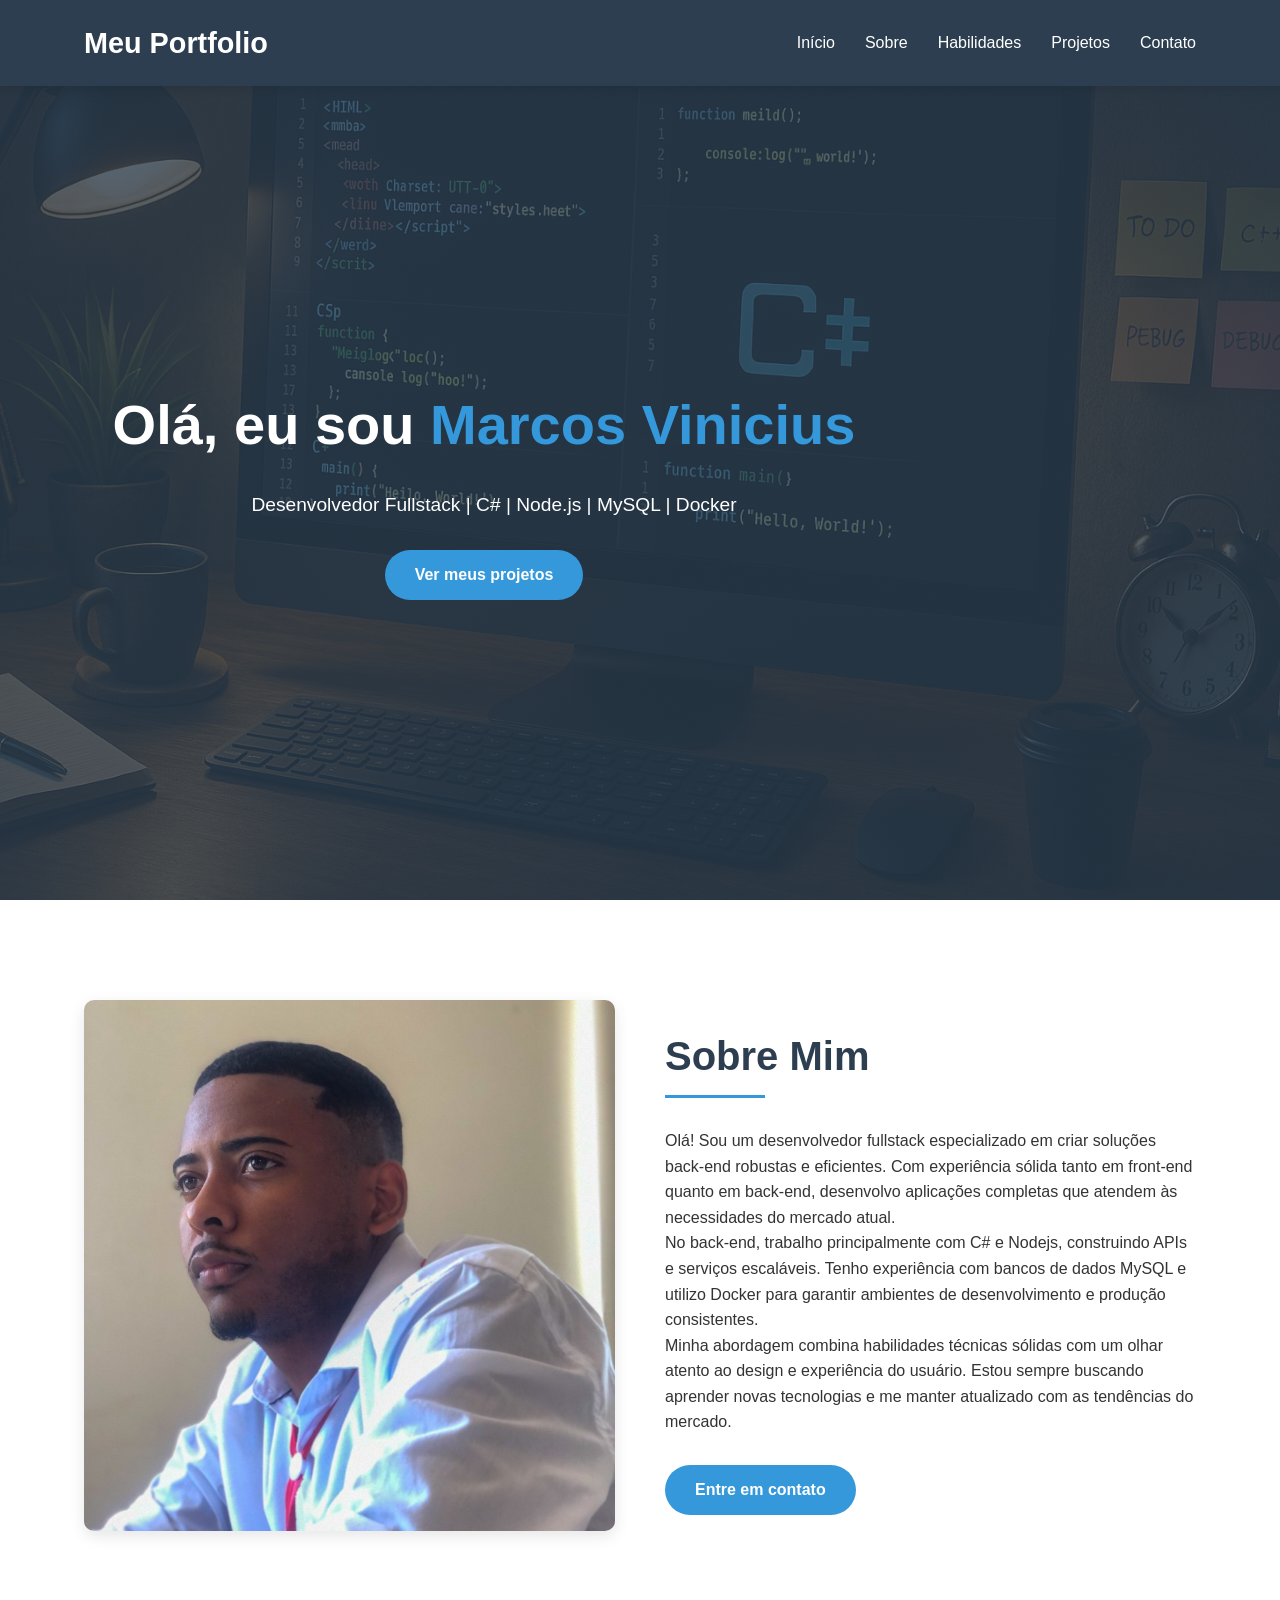
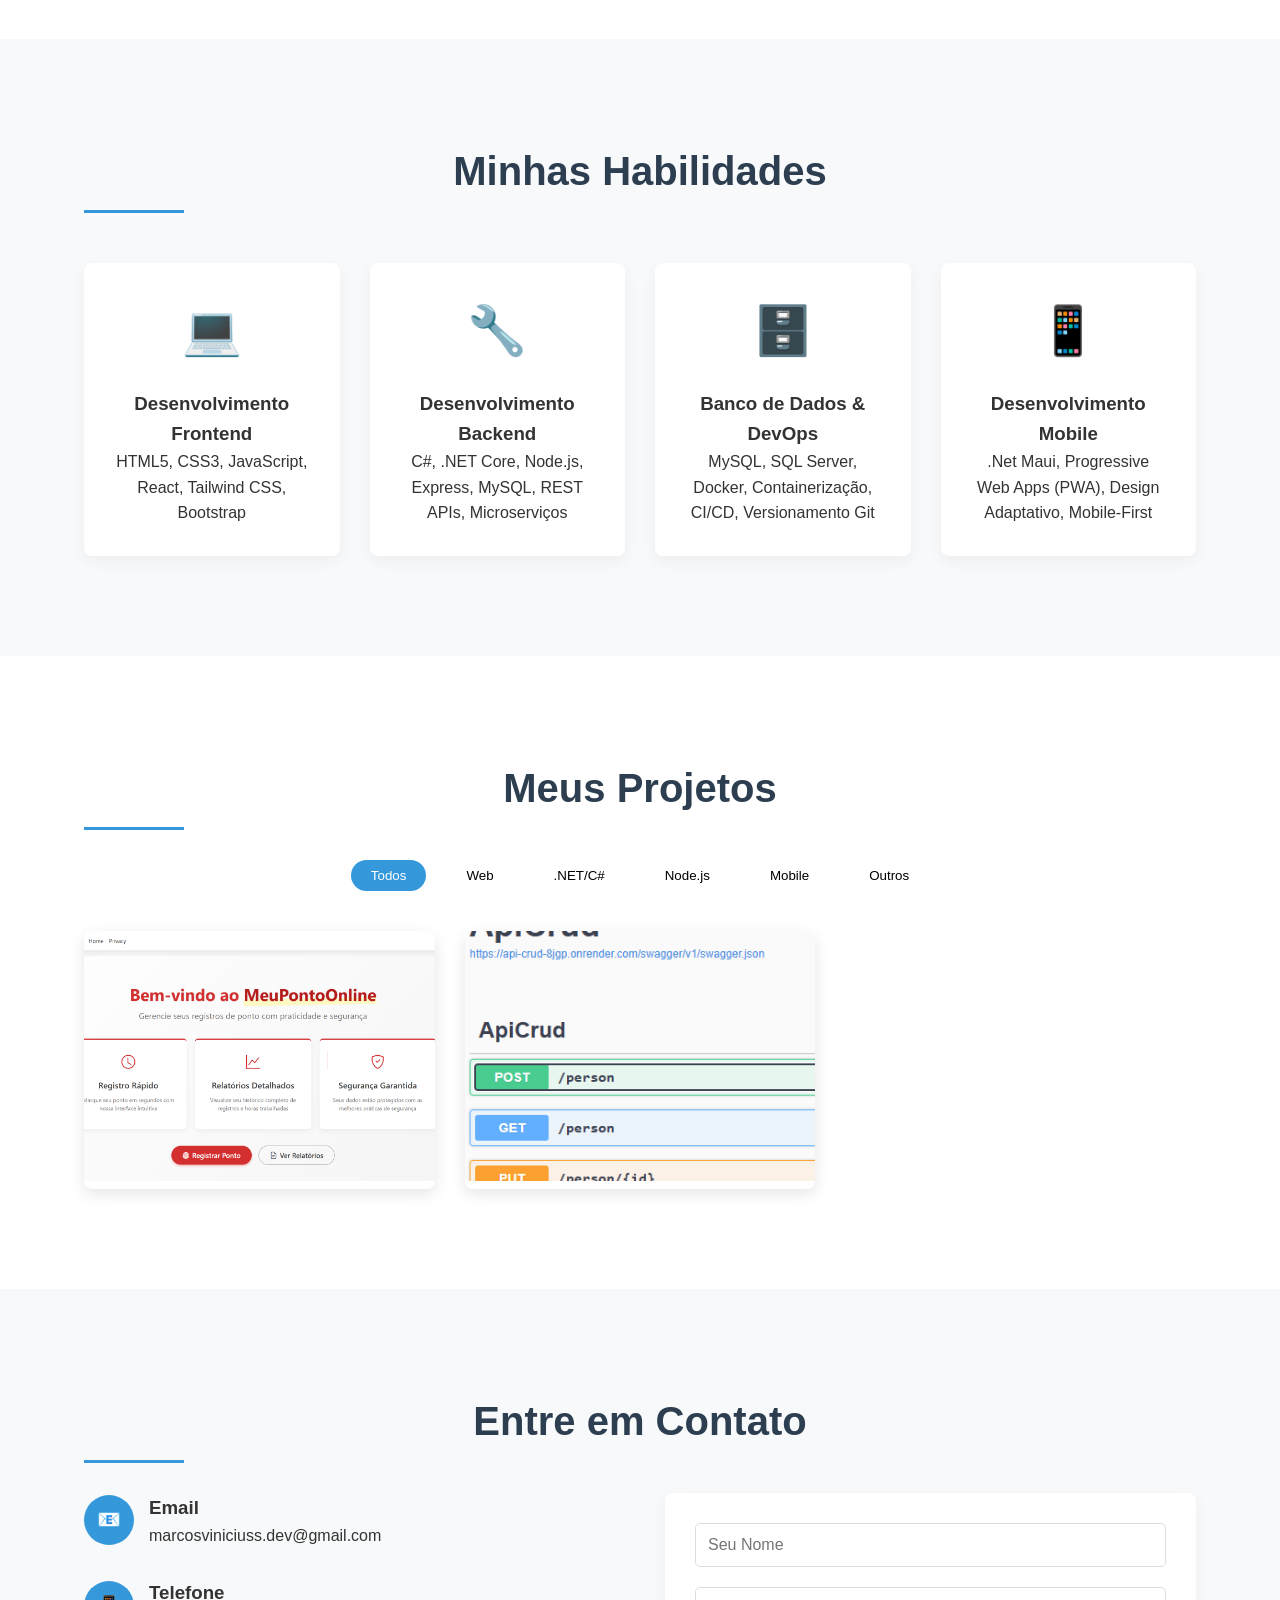
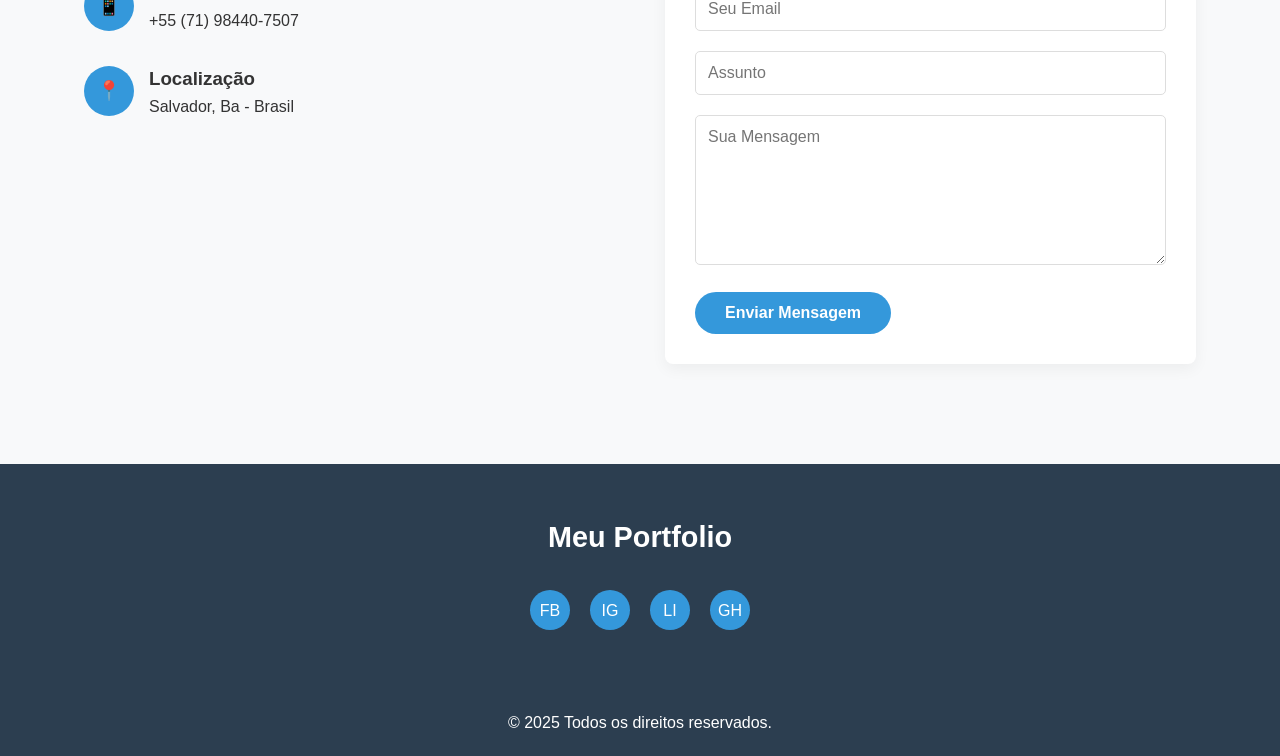
==== portifolio_marcos_vinicius.html @ 6ec4de7c "Adicionado a aba de projetos" ====
<!DOCTYPE html>
<html lang="pt-BR">

<head>
    <meta charset="UTF-8">
    <meta name="viewport" content="width=device-width, initial-scale=1.0">
    <title>Portifolio Marcos Vinicius</title>
    <link rel="stylesheet" href="Style.css">
</head>

<body>

    <header>
        <div class="container">
            <nav>
                <div class="logo">Meu Portfolio</div>
                <button class="hamburger" id="hamburger">☰</button>
                <ul class="nav-links" id="nav-links">
                    <li><a href="#inicio">Início</a></li>
                    <li><a href="#sobre">Sobre</a></li>
                    <li><a href="#habilidades">Habilidades</a></li>
                    <li><a href="#projetos">Projetos</a></li>
                    <li><a href="#contato">Contato</a></li>
                </ul>
            </nav>
        </div>
    </header>

    <!-- Hero Section -->
    <section class="hero" id="inicio">
        <div class="container">
            <div class="hero-content fade-in">
                <h1>Olá, eu sou <span style="color: #3498db;">Marcos Vinicius</span></h1>
                <p>Desenvolvedor Fullstack | C# | Node.js | MySQL | Docker</p>
                <a href="#projetos" class="btn">Ver meus projetos</a>
            </div>
        </div>
    </section>

    <!-- Sobre mim -->
    <section class="sobre" id="sobre">
        <div class="container">
            <div class="sobre-content">
                <div class="sobre-img">
                    <img src="/img/Minha.jpeg" alt="Minha foto">
                </div>
                <div class="sobre-text">
                    <h2 class="section-title">Sobre Mim</h2>
                    <p>Olá! Sou um desenvolvedor fullstack especializado em criar soluções back-end robustas e
                        eficientes.
                        Com experiência sólida tanto em front-end quanto em back-end, desenvolvo aplicações completas
                        que
                        atendem às necessidades do mercado atual.</p>
                    <p>No back-end, trabalho principalmente com C# e Nodejs, construindo APIs e serviços escaláveis.
                        Tenho
                        experiência com bancos de dados MySQL e utilizo Docker para garantir ambientes de
                        desenvolvimento e
                        produção consistentes.</p>
                    <p>Minha abordagem combina habilidades técnicas sólidas com um olhar atento ao design e experiência
                        do
                        usuário. Estou sempre buscando aprender novas tecnologias e me manter atualizado com as
                        tendências
                        do mercado.</p>
                    <div style="margin-top: 30px;">
                        <a href="#contato" class="btn">Entre em contato</a>
                    </div>
                </div>
            </div>
        </div>
    </section>

    <!-- Habilidades -->
    <section class="habilidades" id="habilidades">
        <div class="container">
            <h2 class="section-title" style="text-align: center;">Minhas Habilidades</h2>
            <div class="skills-container">
                <div class="skill-card">
                    <div class="skill-icon">💻</div>
                    <h3>Desenvolvimento Frontend</h3>
                    <p>HTML5, CSS3, JavaScript, React, Tailwind CSS, Bootstrap</p>
                </div>
                <div class="skill-card">
                    <div class="skill-icon">🔧</div>
                    <h3>Desenvolvimento Backend</h3>
                    <p>C#, .NET Core, Node.js, Express, MySQL, REST APIs, Microserviços</p>
                </div>
                <div class="skill-card">
                    <div class="skill-icon">🗄️</div>
                    <h3>Banco de Dados & DevOps</h3>
                    <p>MySQL, SQL Server, Docker, Containerização, CI/CD, Versionamento Git</p>
                </div>
                <div class="skill-card">
                    <div class="skill-icon">📱</div>
                    <h3>Desenvolvimento Mobile</h3>
                    <p>.Net Maui, Progressive Web Apps (PWA), Design Adaptativo, Mobile-First</p>
                </div>
            </div>
        </div>
    </section>

    <!-- Projetos -->
    <section class="projetos" id="projetos">
        <div class="container">
            <h2 class="section-title" style="text-align: center;">Meus Projetos</h2>
            <div class="projetos-filter">
                <button class="filter-btn active" data-filter="all">Todos</button>
                <button class="filter-btn" data-filter="web">Web</button>
                <button class="filter-btn" data-filter="csharp">.NET/C#</button>
                <button class="filter-btn" data-filter="node">Node.js</button>
                <button class="filter-btn" data-filter="mobile">Mobile</button>
                <button class="filter-btn" data-filter="outros">Outros</button>
            </div>
            <div class="projetos-grid" id="projetos-grid">
                <div class="projeto-card" data-category="web csharp">
                    <img src="/img/MeuPontoOnline.png" alt="Sistema de Ponto Online" class="projeto-img">
                    <div class="projeto-overlay">
                        <h3 class="projeto-title">Sistema de Ponto Online</h3>
                        <p class="projeto-categoria">C# | Razor Pages | Supabase</p>
                        <p>Aplicação web para registro de ponto eletrônico com controle de horários de entrada e saída
                            dos funcionários. Desenvolvido com ASP.NET Razor Pages, utilizando Supabase para
                            persistência e autenticação de dados.</p>
                        <div class="projeto-links">
                            <a href="#" target="_blank">Demo</a>
                            <a href="#" target="_blank">GitHub</a>
                        </div>
                    </div>
                </div>
                <div class="projeto-card" data-category="csharp">
                    <img src="/img/Api.png" alt="API CRUD C#" class="projeto-img">
                    <div class="projeto-overlay">
                        <h3 class="projeto-title">API CRUD C#</h3>
                        <p class="projeto-categoria">.NET 8 | EF Core | Docker | Render</p>
                        <p>Uma API RESTful construída em .NET 8 com suporte a Docker e deploy no Render. Utiliza Entity
                            Framework Core com banco de dados SQLite, Swagger para documentação e está containerizada
                            para facilitar o desenvolvimento e deploy.</p>
                        <div class="projeto-links">
                            <a href="#" target="_blank">Demo</a>
                            <a href="#" target="_blank">GitHub</a>
                        </div>
                    </div>
                </div>
            </div>
        </div>
    </section>

    <!-- Contato -->
    <section class="contato" id="contato">
        <div class="container">
            <h2 class="section-title" style="text-align: center;">Entre em Contato</h2>
            <div class="contato-content">
                <div class="contato-info">
                    <div class="contato-item">
                        <div class="contato-icon">📧</div>
                        <div>
                            <h3>Email</h3>
                            <p>marcosviniciuss.dev@gmail.com</p>
                        </div>
                    </div>
                    <div class="contato-item">
                        <div class="contato-icon">📱</div>
                        <div>
                            <h3>Telefone</h3>
                            <p>+55 (71) 98440-7507</p>
                        </div>
                    </div>
                    <div class="contato-item">
                        <div class="contato-icon">📍</div>
                        <div>
                            <h3>Localização</h3>
                            <p>Salvador, Ba - Brasil</p>
                        </div>
                    </div>
                </div>
                <div class="contato-form">
                    <form id="formulario-contato">
                        <div class="form-group">
                            <input type="text" class="form-control" placeholder="Seu Nome" required>
                        </div>
                        <div class="form-group">
                            <input type="email" class="form-control" placeholder="Seu Email" required>
                        </div>
                        <div class="form-group">
                            <input type="text" class="form-control" placeholder="Assunto" required>
                        </div>
                        <div class="form-group">
                            <textarea class="form-control" placeholder="Sua Mensagem" required></textarea>
                        </div>
                        <button type="submit" class="form-btn">Enviar Mensagem</button>
                    </form>
                </div>
            </div>
        </div>
    </section>

    <!-- Footer -->
    <footer>
        <div class="container">
            <div class="footer-content">
                <div class="logo">Meu Portfolio</div>
                <div class="social-links">
                    <a href="#" class="social-icon">FB</a>
                    <a href="#" class="social-icon">IG</a>
                    <a href="#" class="social-icon">LI</a>
                    <a href="#" class="social-icon">GH</a>
                </div>
                <p class="copyright">© 2025 Todos os direitos reservados.</p>
            </div>
        </div>
    </footer>

</body>

</html>
---- Style.css ----
/* Estilos globais */
* {
    margin: 0;
    padding: 0;
    box-sizing: border-box;
    font-family: 'Segoe UI', Tahoma, Geneva, Verdana, sans-serif;
}

body {
    background-color: #f8f9fa;
    color: #333;
    line-height: 1.6;
}

.container {
    width: 90%;
    max-width: 1200px;
    margin: 0 auto;
    padding: 0 20px;
}

/* Header */
header {
    background-color: #2c3e50;
    color: white;
    padding: 20px 0;
    position: fixed;
    width: 100%;
    top: 0;
    z-index: 1000;
    box-shadow: 0 2px 10px rgba(0, 0, 0, 0.1);
}

nav {
    display: flex;
    justify-content: space-between;
    align-items: center;
}

.logo {
    font-size: 1.8rem;
    font-weight: bold;
}

.nav-links {
    display: flex;
    list-style: none;
}

.nav-links li {
    margin-left: 30px;
}

.nav-links a {
    color: white;
    text-decoration: none;
    font-weight: 500;
    transition: color 0.3s;
}

.nav-links a:hover {
    color: #3498db;
}

.hamburger {
    display: none;
    cursor: pointer;
    background: none;
    border: none;
    color: white;
    font-size: 1.5rem;
}

/* Hero Section */
.hero {
    background: linear-gradient(rgba(44, 62, 80, 0.8), rgba(44, 62, 80, 0.8)), url('/img/Imagem\ de\ fundo.png') center/cover no-repeat;
    height: 100vh;
    display: flex;
    align-items: center;
    justify-content: center;
    text-align: center;
    color: white;
    padding-top: 80px;
    flex-direction: column;
}

.hero-content span {
    justify-content: center;
    margin-left: ;




}

.hero-content {
    max-width: 800px;
    display: flex;
    flex-direction: column;
    align-items: center;
    justify-content: center;
    text-align: center;
}

.hero h1 {
    font-size: 3.5rem;
    margin-bottom: 20px;
    text-align: center;
    justify-content: center;
}

.hero p {
    font-size: 1.2rem;
    margin-bottom: 30px;
    text-align: center;
    justify-content: center;
    margin-left: 20px;
}

.btn {
    display: inline-block;
    background-color: #3498db;
    color: white;
    padding: 12px 30px;
    border-radius: 30px;
    text-decoration: none;
    font-weight: bold;
    transition: background-color 0.3s;
    margin: 0 auto;
}

.btn:hover {
    background-color: #2980b9;
}

/* Sobre mim */
.sobre {
    padding: 100px 0;
    background-color: white;
}

.sobre-content {
    display: flex;
    align-items: center;
    gap: 50px;
}

.sobre-img {
    flex: 1;
    text-align: center;
}

.sobre-img img {
    border-radius: 10px;
    max-width: 100%;
    box-shadow: 0 5px 15px rgba(0, 0, 0, 0.1);
}

.sobre-text {
    flex: 1;
}

.section-title {
    font-size: 2.5rem;
    margin-bottom: 30px;
    color: #2c3e50;
    position: relative;
    padding-bottom: 10px;
}

.section-title::after {
    content: '';
    position: absolute;
    bottom: 0;
    left: 0;
    width: 100px;
    height: 3px;
    background-color: #3498db;
}

/* Habilidades */
.habilidades {
    padding: 100px 0;
    background-color: #f8f9fa;
}

.skills-container {
    display: grid;
    grid-template-columns: repeat(auto-fit, minmax(250px, 1fr));
    gap: 30px;
    margin-top: 50px;
}

.skill-card {
    background-color: white;
    padding: 30px;
    border-radius: 8px;
    box-shadow: 0 5px 15px rgba(0, 0, 0, 0.05);
    text-align: center;
    transition: transform 0.3s;
}

.skill-card:hover {
    transform: translateY(-10px);
}

.skill-icon {
    font-size: 3rem;
    margin-bottom: 20px;
    color: #3498db;
}

/* Projetos */
.projetos {
    padding: 100px 0;
    background-color: white;
}

.projetos-filter {
    display: flex;
    justify-content: center;
    margin-bottom: 40px;
}

.filter-btn {
    background: none;
    border: none;
    cursor: pointer;
    margin: 0 10px;
    padding: 8px 20px;
    border-radius: 30px;
    font-weight: 500;
    transition: all 0.3s;
}

.filter-btn.active,
.filter-btn:hover {
    background-color: #3498db;
    color: white;
}

.projetos-grid {
    display: grid;
    grid-template-columns: repeat(auto-fill, minmax(300px, 1fr));
    gap: 30px;
}

.projeto-card {
    position: relative;
    overflow: hidden;
    border-radius: 8px;
    box-shadow: 0 5px 15px rgba(0, 0, 0, 0.1);
}

.projeto-img {
    width: 100%;
    height: 250px;
    object-fit: cover;
    transition: transform 0.5s;
}

.projeto-overlay {
    position: absolute;
    top: 0;
    left: 0;
    width: 100%;
    height: 100%;
    background-color: rgba(44, 62, 80, 0.9);
    display: flex;
    flex-direction: column;
    justify-content: center;
    align-items: center;
    color: white;
    opacity: 0;
    transition: opacity 0.3s;
    padding: 20px;
    text-align: center;
}

.projeto-card:hover .projeto-overlay {
    opacity: 1;
}

.projeto-card:hover .projeto-img {
    transform: scale(1.1);
}

.projeto-title {
    font-size: 1.5rem;
    margin-bottom: 10px;
}

.projeto-categoria {
    font-size: 0.9rem;
    margin-bottom: 15px;
    color: #3498db;
}

.projeto-links {
    display: flex;
    gap: 15px;
}

.projeto-links a {
    display: inline-block;
    padding: 8px 15px;
    border-radius: 5px;
    text-decoration: none;
    background-color: #3498db;
    color: white;
    font-weight: 500;
    transition: background-color 0.3s;
}

.projeto-links a:hover {
    background-color: #2980b9;
}

/* Contato */
.contato {
    padding: 100px 0;
    background-color: #f8f9fa;
}

.contato-content {
    display: grid;
    grid-template-columns: repeat(auto-fit, minmax(300px, 1fr));
    gap: 50px;
}

.contato-info {
    display: flex;
    flex-direction: column;
    gap: 30px;
}

.contato-item {
    display: flex;
    align-items: center;
    gap: 15px;
}

.contato-icon {
    width: 50px;
    height: 50px;
    background-color: #3498db;
    color: white;
    display: flex;
    align-items: center;
    justify-content: center;
    border-radius: 50%;
    font-size: 1.2rem;
}

.contato-form {
    background-color: white;
    padding: 30px;
    border-radius: 8px;
    box-shadow: 0 5px 15px rgba(0, 0, 0, 0.05);
}

.form-group {
    margin-bottom: 20px;
}

.form-control {
    width: 100%;
    padding: 12px;
    border: 1px solid #ddd;
    border-radius: 5px;
    font-size: 1rem;
}

textarea.form-control {
    height: 150px;
    resize: vertical;
}

.form-btn {
    background-color: #3498db;
    color: white;
    border: none;
    padding: 12px 30px;
    border-radius: 30px;
    cursor: pointer;
    font-size: 1rem;
    font-weight: bold;
    transition: background-color 0.3s;
}

.form-btn:hover {
    background-color: #2980b9;
}

/* Footer */
footer {
    background-color: #2c3e50;
    color: white;
    padding: 50px 0 20px;
    text-align: center;
}

.footer-content {
    display: flex;
    flex-direction: column;
    gap: 30px;
    align-items: center;
}

.social-links {
    display: flex;
    gap: 20px;
    margin-bottom: 30px;
}

.social-icon {
    width: 40px;
    height: 40px;
    background-color: #3498db;
    display: flex;
    align-items: center;
    justify-content: center;
    border-radius: 50%;
    color: white;
    text-decoration: none;
    transition: background-color 0.3s;
}

.social-icon:hover {
    background-color: #2980b9;
}

.copyright {
    margin-top: 20px;
}

/* Responsividade */
@media (max-width: 992px) {
    .sobre-content {
        flex-direction: column;
    }

    .sobre-img,
    .sobre-text {
        flex: none;
        width: 100%;
    }
}

@media (max-width: 768px) {
    .hamburger {
        display: block;
    }

    .nav-links {
        position: fixed;
        top: 70px;
        left: 0;
        width: 100%;
        background-color: #2c3e50;
        flex-direction: column;
        align-items: center;
        padding: 20px 0;
        transform: translateY(-100%);
        opacity: 0;
        transition: all 0.3s;
        z-index: 999;
    }

    .nav-links.active {
        transform: translateY(0);
        opacity: 1;
    }

    .nav-links li {
        margin: 15px 0;
    }

    .hero h1 {
        font-size: 2.5rem;
    }

    .section-title {
        font-size: 2rem;
    }
}

@media (max-width: 576px) {
    .hero h1 {
        font-size: 2rem;
    }

    .hero p {
        font-size: 1rem;
    }

    .section-title {
        font-size: 1.8rem;
    }

    .projetos-filter {
        flex-wrap: wrap;
        gap: 10px;
        justify-content: center;
    }

    .filter-btn {
        margin: 5px;
    }
}

/* Animações */
@keyframes fadeIn {
    from {
        opacity: 0;
        transform: translateY(20px);
    }

    to {
        opacity: 1;
        transform: translateY(0);
    }
}

.fade-in {
    animation: fadeIn 1s ease-out;
}
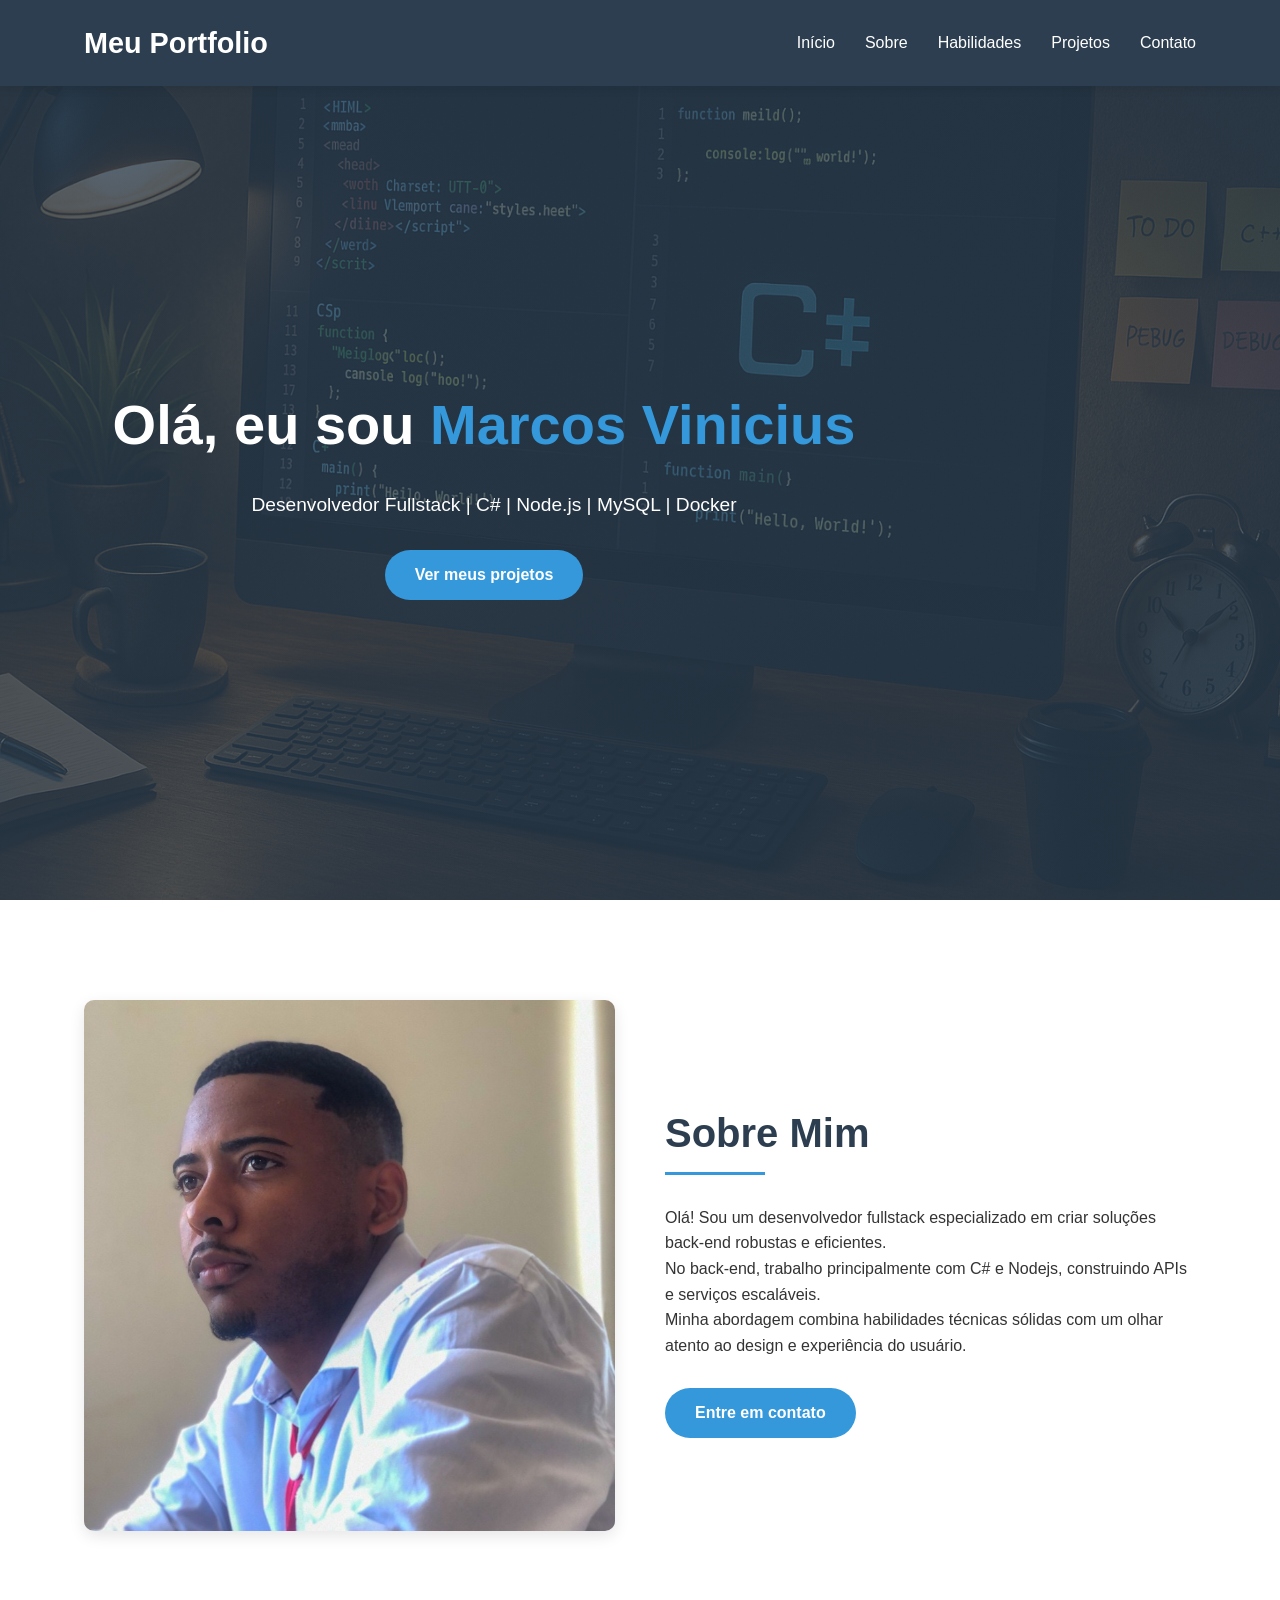
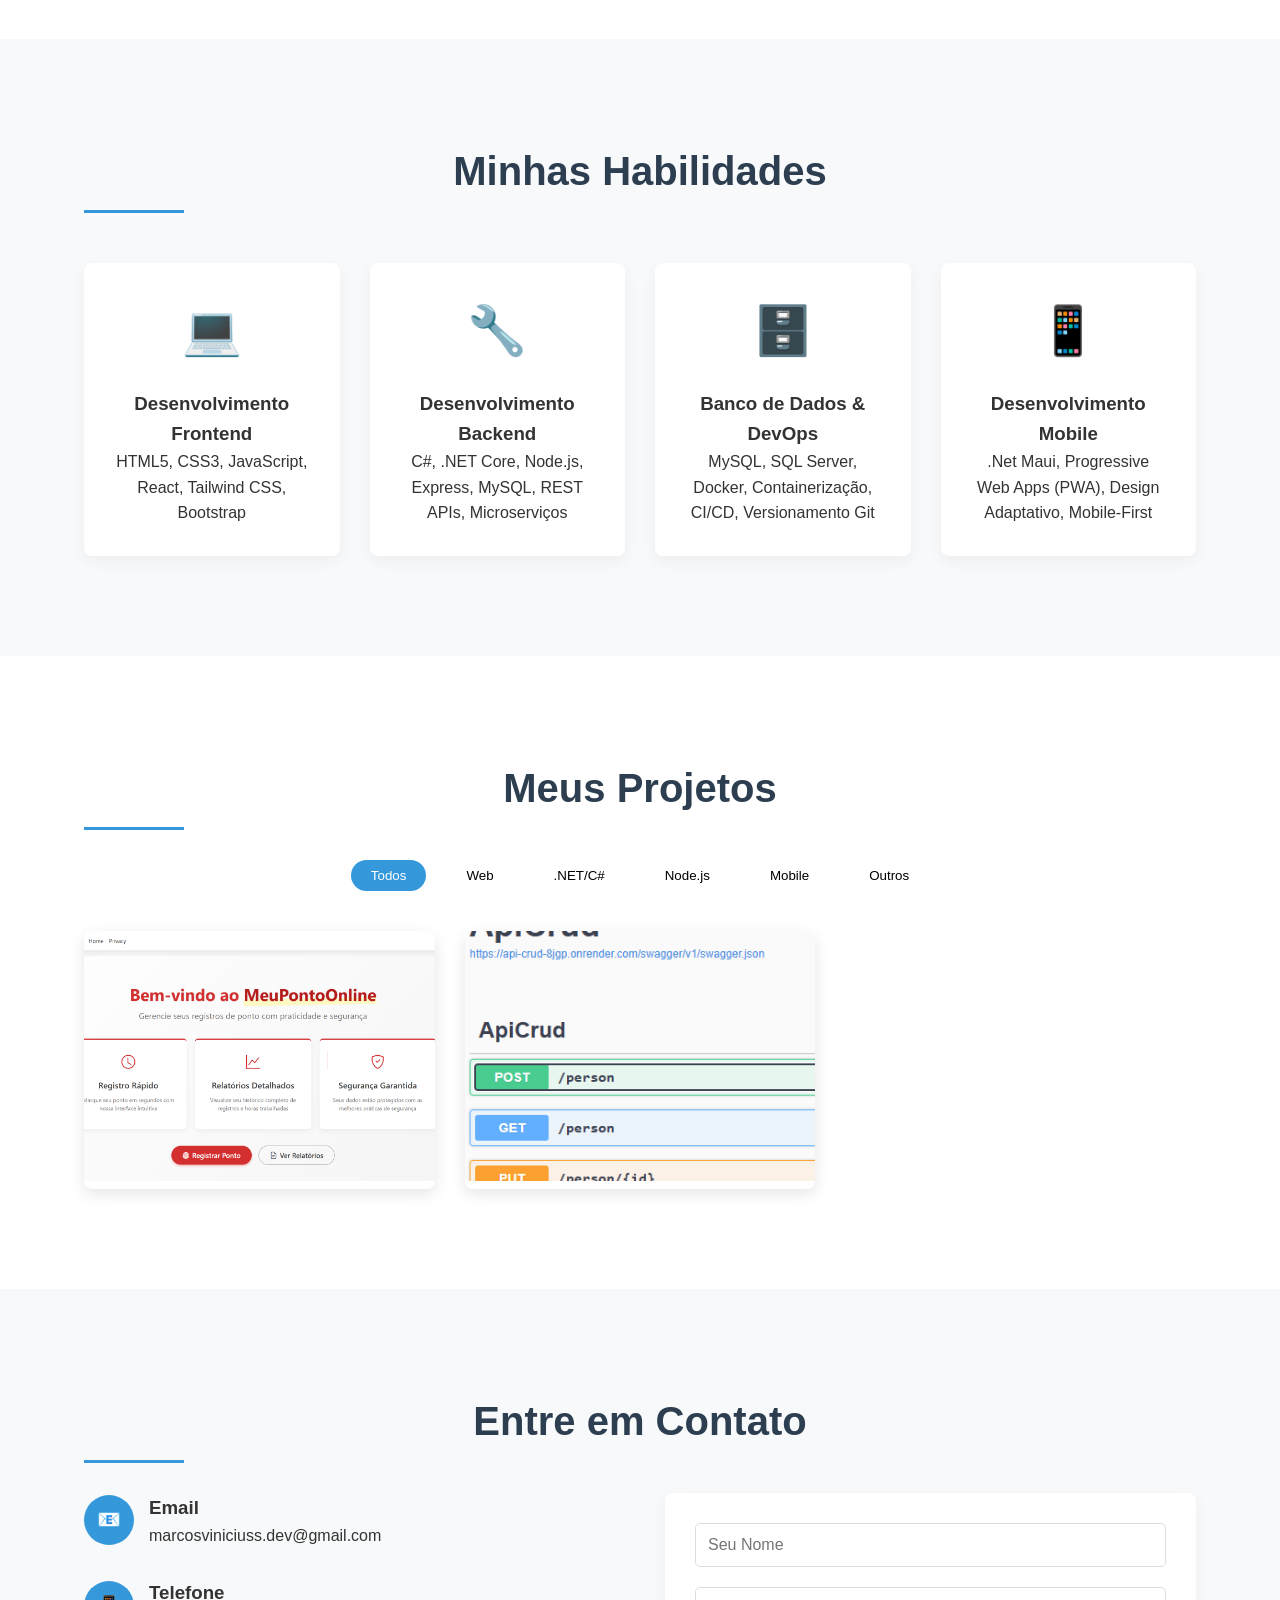
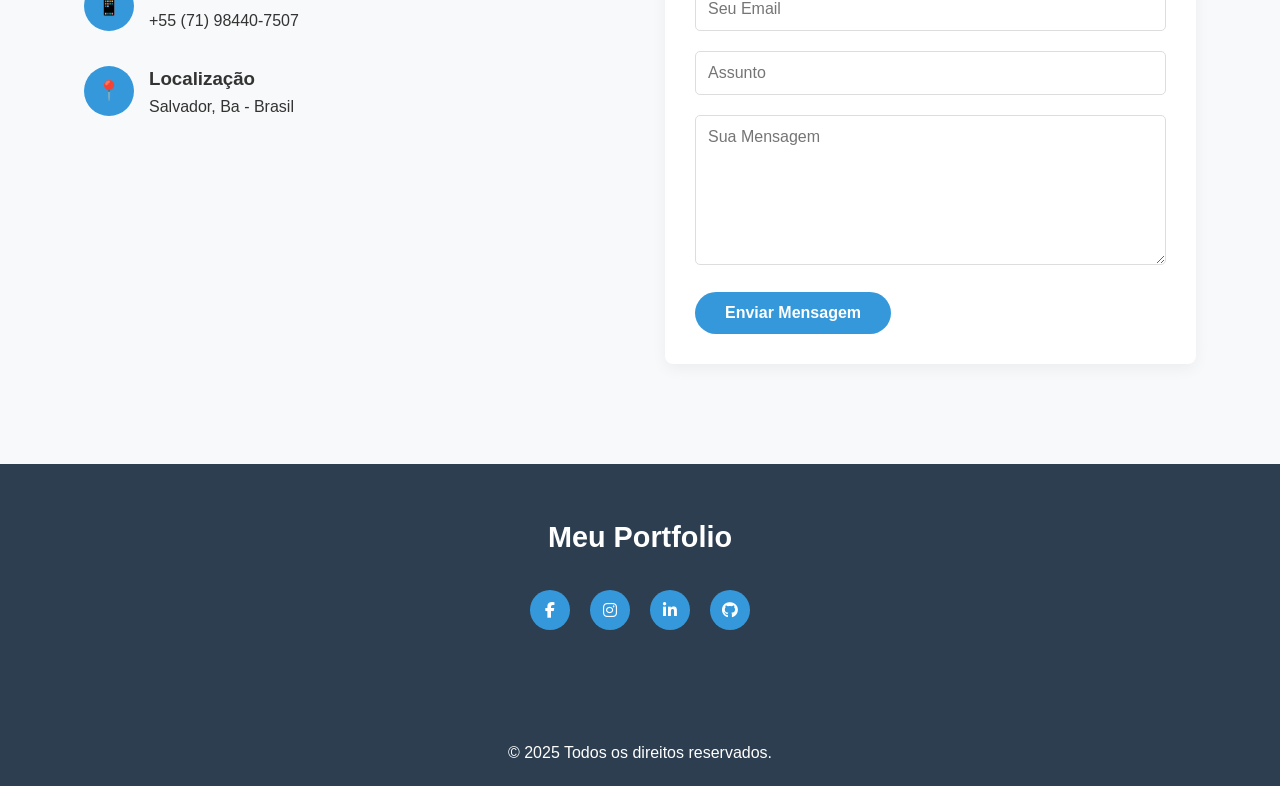
==== commit c3836492: "Adicionado link para as demos do projeto" ====
--- a/portifolio_marcos_vinicius.html
+++ b/portifolio_marcos_vinicius.html
@@ -6,10 +6,10 @@
     <meta name="viewport" content="width=device-width, initial-scale=1.0">
     <title>Portifolio Marcos Vinicius</title>
     <link rel="stylesheet" href="Style.css">
+    <link rel="stylesheet" href="https://cdnjs.cloudflare.com/ajax/libs/font-awesome/6.7.2/css/all.min.css">
 </head>
 
 <body>
-
     <header>
         <div class="container">
             <nav>
@@ -47,20 +47,10 @@
                 <div class="sobre-text">
                     <h2 class="section-title">Sobre Mim</h2>
                     <p>Olá! Sou um desenvolvedor fullstack especializado em criar soluções back-end robustas e
-                        eficientes.
-                        Com experiência sólida tanto em front-end quanto em back-end, desenvolvo aplicações completas
-                        que
-                        atendem às necessidades do mercado atual.</p>
-                    <p>No back-end, trabalho principalmente com C# e Nodejs, construindo APIs e serviços escaláveis.
-                        Tenho
-                        experiência com bancos de dados MySQL e utilizo Docker para garantir ambientes de
-                        desenvolvimento e
-                        produção consistentes.</p>
+                        eficientes.</p>
+                    <p>No back-end, trabalho principalmente com C# e Nodejs, construindo APIs e serviços escaláveis.</p>
                     <p>Minha abordagem combina habilidades técnicas sólidas com um olhar atento ao design e experiência
-                        do
-                        usuário. Estou sempre buscando aprender novas tecnologias e me manter atualizado com as
-                        tendências
-                        do mercado.</p>
+                        do usuário.</p>
                     <div style="margin-top: 30px;">
                         <a href="#contato" class="btn">Entre em contato</a>
                     </div>
@@ -117,10 +107,10 @@
                         <h3 class="projeto-title">Sistema de Ponto Online</h3>
                         <p class="projeto-categoria">C# | Razor Pages | Supabase</p>
                         <p>Aplicação web para registro de ponto eletrônico com controle de horários de entrada e saída
-                            dos funcionários. Desenvolvido com ASP.NET Razor Pages, utilizando Supabase para
-                            persistência e autenticação de dados.</p>
+                            dos funcionários.</p>
                         <div class="projeto-links">
-                            <a href="#" target="_blank">Demo</a>
+                            <a href="https://github.com/marcosviniciussdeveloper/Marcos_vinicius_portifolio"
+                                target="_blank">Demo</a>
                             <a href="#" target="_blank">GitHub</a>
                         </div>
                     </div>
@@ -130,12 +120,10 @@
                     <div class="projeto-overlay">
                         <h3 class="projeto-title">API CRUD C#</h3>
                         <p class="projeto-categoria">.NET 8 | EF Core | Docker | Render</p>
-                        <p>Uma API RESTful construída em .NET 8 com suporte a Docker e deploy no Render. Utiliza Entity
-                            Framework Core com banco de dados SQLite, Swagger para documentação e está containerizada
-                            para facilitar o desenvolvimento e deploy.</p>
+                        <p>Uma API RESTful construída em .NET 8 com suporte a Docker e deploy no Render.</p>
                         <div class="projeto-links">
-                            <a href="#" target="_blank">Demo</a>
-                            <a href="#" target="_blank">GitHub</a>
+                            <a href="https://api-crud-8jgp.onrender.com/swagger/index.html" target="_blank">Demo</a>
+                            <a href="https://github.com/marcosviniciussdeveloper/API-CRUD-C-" target="_blank">GitHub</a>
                         </div>
                     </div>
                 </div>
@@ -198,16 +186,106 @@
             <div class="footer-content">
                 <div class="logo">Meu Portfolio</div>
                 <div class="social-links">
-                    <a href="#" class="social-icon">FB</a>
-                    <a href="#" class="social-icon">IG</a>
-                    <a href="#" class="social-icon">LI</a>
-                    <a href="#" class="social-icon">GH</a>
+                    <div class="social-links">
+                        <a href="#" class="social-icon"><i class="fab fa-facebook-f"></i></a>
+                        <a href="#" class="social-icon"><i class="fab fa-instagram"></i></a>
+                        <a href="https://www.linkedin.com/in/marcos-vinicius-742192245/" class="social-icon"><i
+                                class="fab fa-linkedin-in"></i></a>
+                        <a href="https://github.com/marcosviniciussdeveloper" class="social-icon"><i
+                                class="fab fa-github"></i></a>
+                    </div>
+
                 </div>
                 <p class="copyright">© 2025 Todos os direitos reservados.</p>
             </div>
         </div>
     </footer>
 
+    <script>
+        const hamburger = document.getElementById('hamburger');
+        const navLinks = document.getElementById('nav-links');
+
+        hamburger.addEventListener('click', () => {
+            navLinks.classList.toggle('active');
+        });
+
+        document.querySelectorAll('.nav-links a').forEach(link => {
+            link.addEventListener('click', () => {
+                navLinks.classList.remove('active');
+            });
+        });
+
+        document.querySelectorAll('a[href^="#"]').forEach(anchor => {
+            anchor.addEventListener('click', function (e) {
+                e.preventDefault();
+                const targetId = this.getAttribute('href');
+                const targetElement = document.querySelector(targetId);
+
+                if (targetElement) {
+                    window.scrollTo({
+                        top: targetElement.offsetTop - 70,
+                        behavior: 'smooth'
+                    });
+                }
+            });
+        });
+
+        const filterButtons = document.querySelectorAll('.filter-btn');
+        const projetoCards = document.querySelectorAll('.projeto-card');
+
+        filterButtons.forEach(button => {
+            button.addEventListener('click', () => {
+                filterButtons.forEach(btn => btn.classList.remove('active'));
+                button.classList.add('active');
+
+                const filter = button.getAttribute('data-filter');
+                projetoCards.forEach(card => {
+                    const categories = card.getAttribute('data-category').split(' ');
+                    card.style.display = (filter === 'all' || categories.includes(filter)) ? 'block' : 'none';
+                });
+            });
+        });
+
+        const contatoForm = document.getElementById('formulario-contato');
+
+        contatoForm.addEventListener('submit', (e) => {
+            e.preventDefault();
+            alert('Mensagem enviada com sucesso! Entrarei em contato em breve.');
+            contatoForm.reset();
+        });
+
+        const observer = new IntersectionObserver((entries) => {
+            entries.forEach(entry => {
+                if (entry.isIntersecting) {
+                    entry.target.classList.add('fade-in');
+                }
+            });
+        });
+
+        document.querySelectorAll('.skill-card, .projeto-card, .section-title').forEach(element => {
+            observer.observe(element);
+        });
+
+        function adicionarProjeto(titulo, categoria, descricao, imgSrc, demoLink, codeLink) {
+            const projetosGrid = document.getElementById('projetos-grid');
+            const novoCard = document.createElement('div');
+            novoCard.className = 'projeto-card';
+            novoCard.setAttribute('data-category', categoria);
+            novoCard.innerHTML = `
+                <img src="${imgSrc}" alt="${titulo}" class="projeto-img">
+                <div class="projeto-overlay">
+                    <h3 class="projeto-title">${titulo}</h3>
+                    <p class="projeto-categoria">${categoria}</p>
+                    <p>${descricao}</p>
+                    <div class="projeto-links">
+                        <a href="${demoLink}" target="_blank">Demo</a>
+                        <a href="${codeLink}" target="_blank">GitHub</a>
+                    </div>
+                </div>`;
+            projetosGrid.appendChild(novoCard);
+            observer.observe(novoCard);
+        }
+    </script>
 </body>
 
 </html>
--- a/Style.css
+++ b/Style.css
@@ -84,14 +84,6 @@
     flex-direction: column;
 }
 
-.hero-content span {
-    justify-content: center;
-    margin-left: ;
-
-
-
-
-}
 
 .hero-content {
     max-width: 800px;
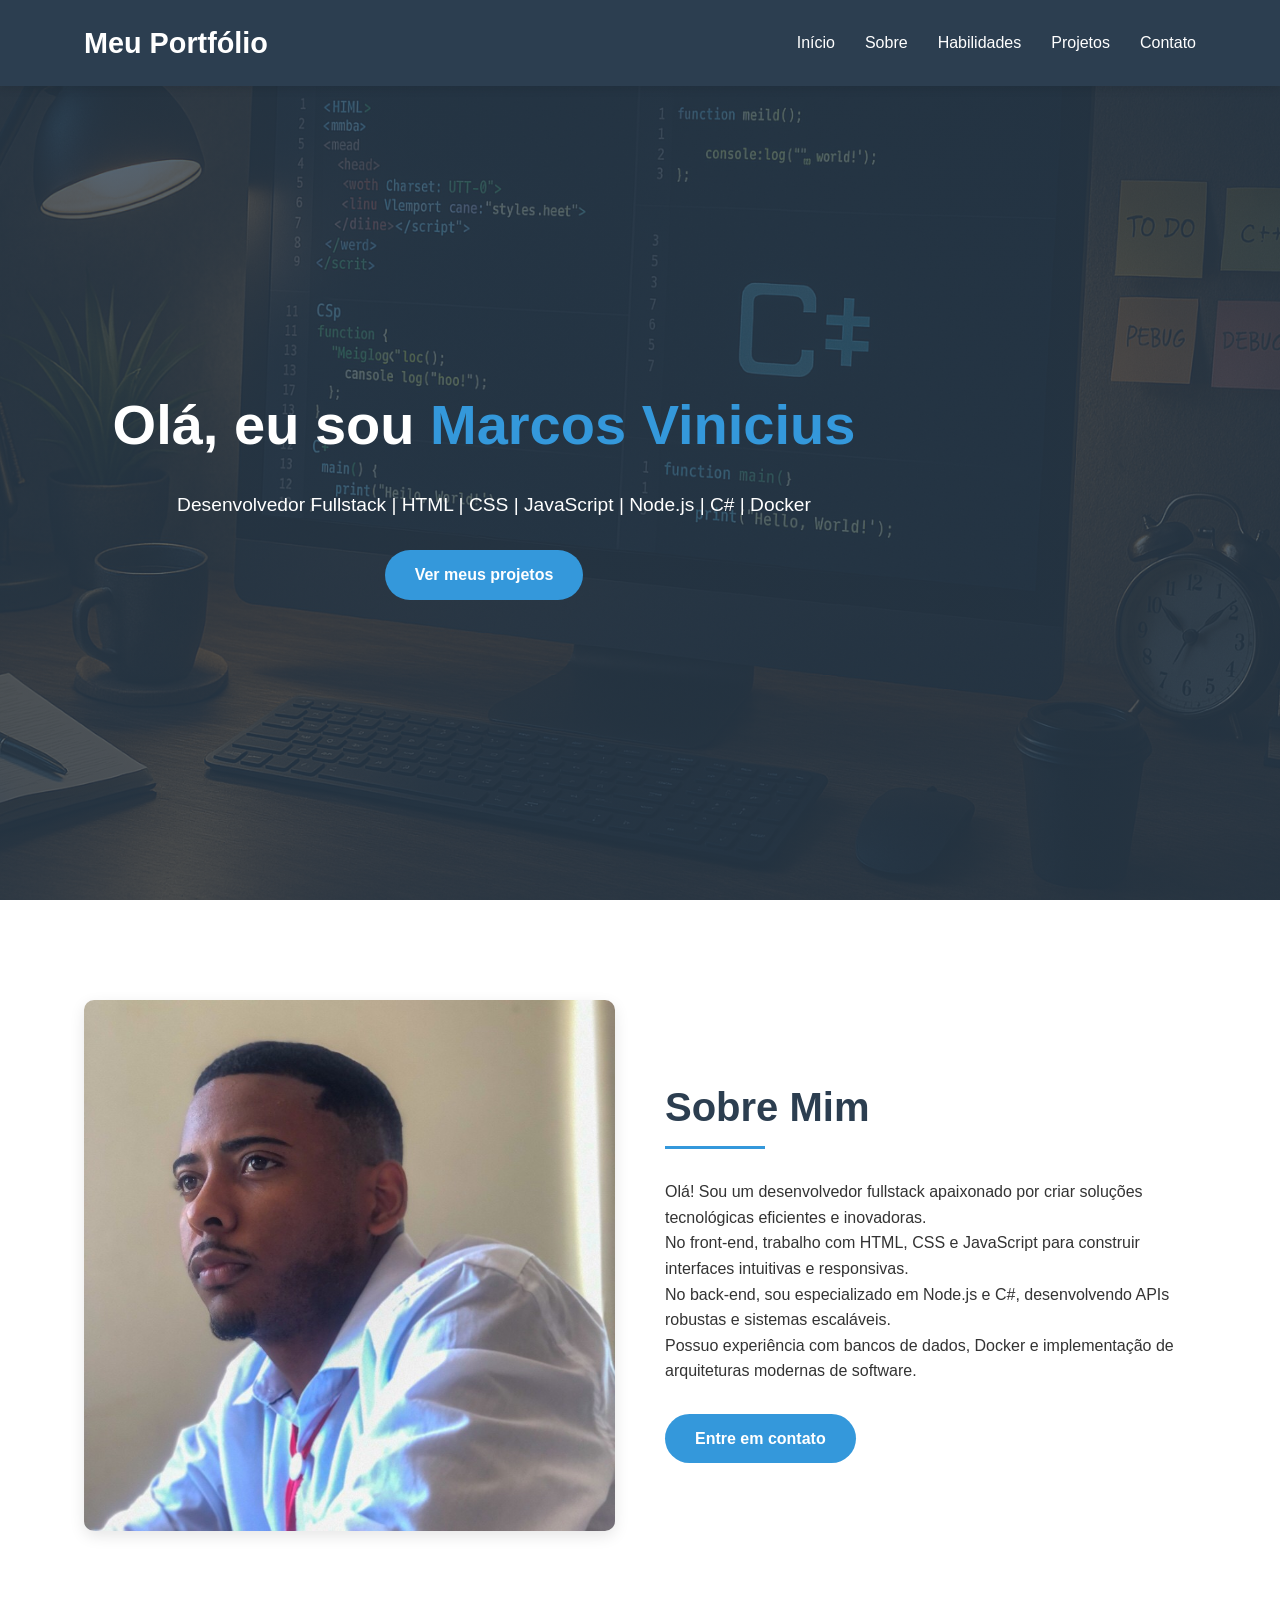
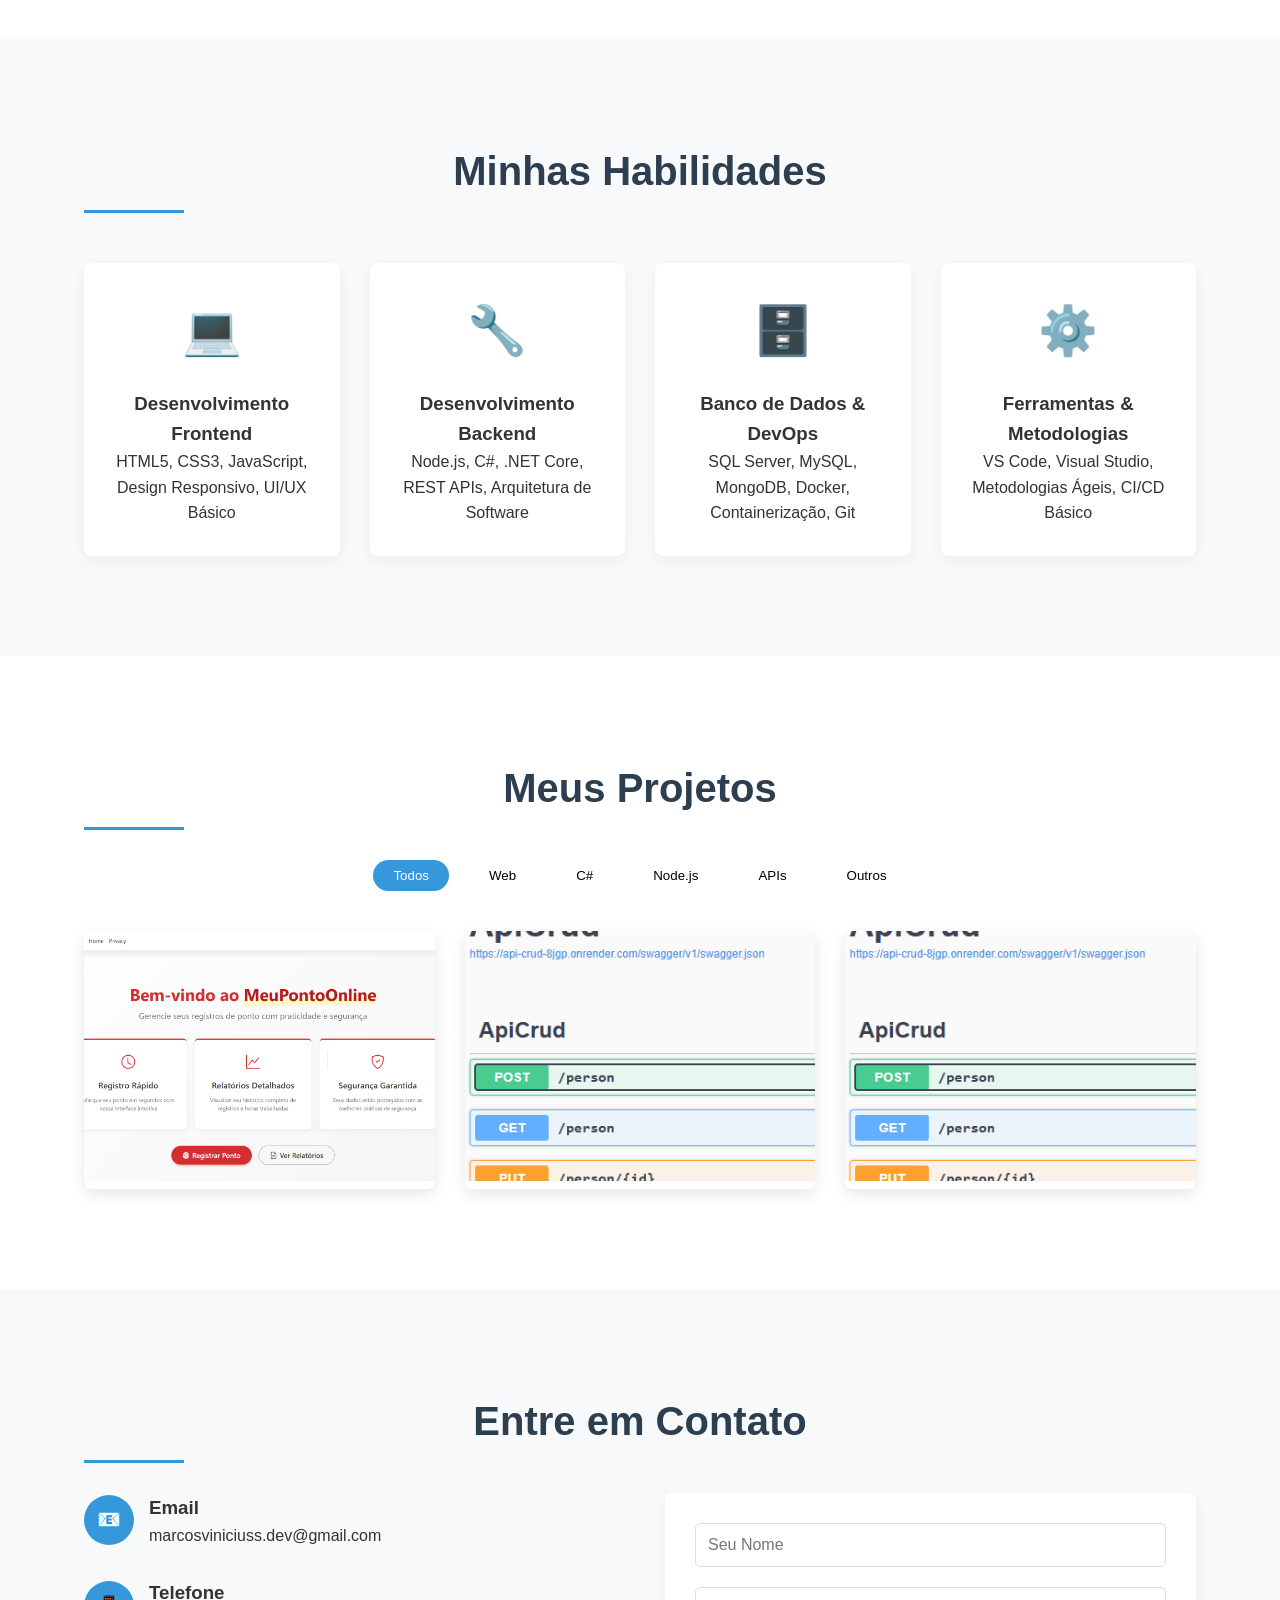
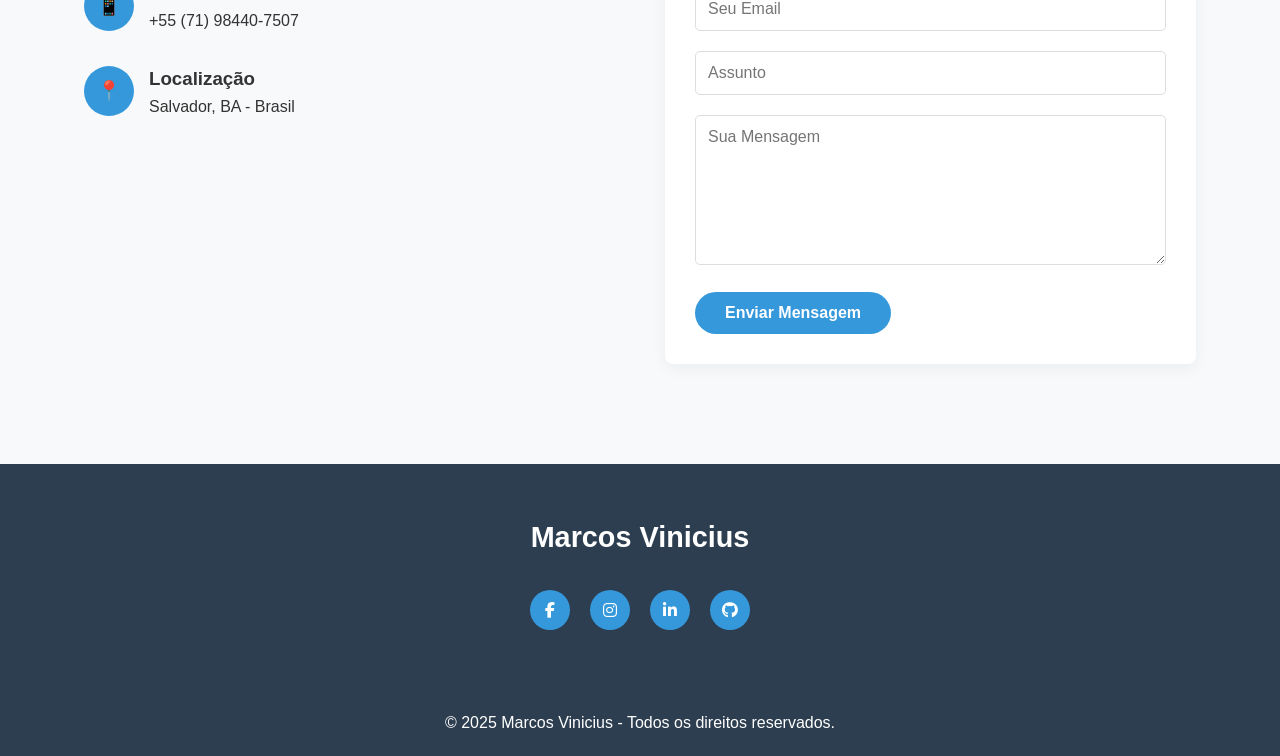
==== commit 118e7a46: "Atualizado a aba de projetos" ====
--- a/portifolio_marcos_vinicius.html
+++ b/portifolio_marcos_vinicius.html
@@ -4,16 +4,16 @@
 <head>
     <meta charset="UTF-8">
     <meta name="viewport" content="width=device-width, initial-scale=1.0">
-    <title>Portifolio Marcos Vinicius</title>
+    <title>Portfólio Marcos Vinicius</title>
     <link rel="stylesheet" href="Style.css">
-    <link rel="stylesheet" href="https://cdnjs.cloudflare.com/ajax/libs/font-awesome/6.7.2/css/all.min.css">
+    <link rel="stylesheet" href="https://cdnjs.cloudflare.com/ajax/libs/font-awesome/6.4.0/css/all.min.css">
 </head>
 
 <body>
     <header>
         <div class="container">
             <nav>
-                <div class="logo">Meu Portfolio</div>
+                <div class="logo">Meu Portfólio</div>
                 <button class="hamburger" id="hamburger">☰</button>
                 <ul class="nav-links" id="nav-links">
                     <li><a href="#inicio">Início</a></li>
@@ -31,7 +31,7 @@
         <div class="container">
             <div class="hero-content fade-in">
                 <h1>Olá, eu sou <span style="color: #3498db;">Marcos Vinicius</span></h1>
-                <p>Desenvolvedor Fullstack | C# | Node.js | MySQL | Docker</p>
+                <p>Desenvolvedor Fullstack | HTML | CSS | JavaScript | Node.js | C# | Docker</p>
                 <a href="#projetos" class="btn">Ver meus projetos</a>
             </div>
         </div>
@@ -46,11 +46,14 @@
                 </div>
                 <div class="sobre-text">
                     <h2 class="section-title">Sobre Mim</h2>
-                    <p>Olá! Sou um desenvolvedor fullstack especializado em criar soluções back-end robustas e
-                        eficientes.</p>
-                    <p>No back-end, trabalho principalmente com C# e Nodejs, construindo APIs e serviços escaláveis.</p>
-                    <p>Minha abordagem combina habilidades técnicas sólidas com um olhar atento ao design e experiência
-                        do usuário.</p>
+                    <p>Olá! Sou um desenvolvedor fullstack apaixonado por criar soluções tecnológicas eficientes e
+                        inovadoras.</p>
+                    <p>No front-end, trabalho com HTML, CSS e JavaScript para construir interfaces intuitivas e
+                        responsivas.</p>
+                    <p>No back-end, sou especializado em Node.js e C#, desenvolvendo APIs robustas e sistemas
+                        escaláveis.</p>
+                    <p>Possuo experiência com bancos de dados, Docker e implementação de arquiteturas modernas de
+                        software.</p>
                     <div style="margin-top: 30px;">
                         <a href="#contato" class="btn">Entre em contato</a>
                     </div>
@@ -67,22 +70,22 @@
                 <div class="skill-card">
                     <div class="skill-icon">💻</div>
                     <h3>Desenvolvimento Frontend</h3>
-                    <p>HTML5, CSS3, JavaScript, React, Tailwind CSS, Bootstrap</p>
+                    <p>HTML5, CSS3, JavaScript, Design Responsivo, UI/UX Básico</p>
                 </div>
                 <div class="skill-card">
                     <div class="skill-icon">🔧</div>
                     <h3>Desenvolvimento Backend</h3>
-                    <p>C#, .NET Core, Node.js, Express, MySQL, REST APIs, Microserviços</p>
+                    <p>Node.js, C#, .NET Core, REST APIs, Arquitetura de Software</p>
                 </div>
                 <div class="skill-card">
                     <div class="skill-icon">🗄️</div>
                     <h3>Banco de Dados & DevOps</h3>
-                    <p>MySQL, SQL Server, Docker, Containerização, CI/CD, Versionamento Git</p>
+                    <p>SQL Server, MySQL, MongoDB, Docker, Containerização, Git</p>
                 </div>
                 <div class="skill-card">
-                    <div class="skill-icon">📱</div>
-                    <h3>Desenvolvimento Mobile</h3>
-                    <p>.Net Maui, Progressive Web Apps (PWA), Design Adaptativo, Mobile-First</p>
+                    <div class="skill-icon">⚙️</div>
+                    <h3>Ferramentas & Metodologias</h3>
+                    <p>VS Code, Visual Studio, Metodologias Ágeis, CI/CD Básico</p>
                 </div>
             </div>
         </div>
@@ -95,9 +98,9 @@
             <div class="projetos-filter">
                 <button class="filter-btn active" data-filter="all">Todos</button>
                 <button class="filter-btn" data-filter="web">Web</button>
-                <button class="filter-btn" data-filter="csharp">.NET/C#</button>
+                <button class="filter-btn" data-filter="csharp">C#</button>
                 <button class="filter-btn" data-filter="node">Node.js</button>
-                <button class="filter-btn" data-filter="mobile">Mobile</button>
+                <button class="filter-btn" data-filter="api">APIs</button>
                 <button class="filter-btn" data-filter="outros">Outros</button>
             </div>
             <div class="projetos-grid" id="projetos-grid">
@@ -111,19 +114,32 @@
                         <div class="projeto-links">
                             <a href="https://github.com/marcosviniciussdeveloper/Marcos_vinicius_portifolio"
                                 target="_blank">Demo</a>
-                            <a href="#" target="_blank">GitHub</a>
-                        </div>
-                    </div>
-                </div>
-                <div class="projeto-card" data-category="csharp">
+                            <a href="https://github.com/marcosviniciussdeveloper/Marcos_vinicius_portifolio"
+                                target="_blank">GitHub</a>
+                        </div>
+                    </div>
+                </div>
+                <div class="projeto-card" data-category="csharp api">
                     <img src="/img/Api.png" alt="API CRUD C#" class="projeto-img">
                     <div class="projeto-overlay">
                         <h3 class="projeto-title">API CRUD C#</h3>
-                        <p class="projeto-categoria">.NET 8 | EF Core | Docker | Render</p>
-                        <p>Uma API RESTful construída em .NET 8 com suporte a Docker e deploy no Render.</p>
+                        <p class="projeto-categoria">.NET Core | EF Core | Docker</p>
+                        <p>Uma API RESTful construída em .NET Core com suporte a Docker e documentação Swagger.</p>
                         <div class="projeto-links">
                             <a href="https://api-crud-8jgp.onrender.com/swagger/index.html" target="_blank">Demo</a>
                             <a href="https://github.com/marcosviniciussdeveloper/API-CRUD-C-" target="_blank">GitHub</a>
+                        </div>
+                    </div>
+                </div>
+                <div class="projeto-card" data-category="node api">
+                    <img src="/img/Api.png" alt="API Node.js" class="projeto-img">
+                    <div class="projeto-overlay">
+                        <h3 class="projeto-title">API REST com Node.js</h3>
+                        <p class="projeto-categoria">Node.js | Express | MongoDB</p>
+                        <p>API completa desenvolvida com Node.js, utilizando Express e banco de dados MongoDB.</p>
+                        <div class="projeto-links">
+                            <a href="#" target="_blank">Demo</a>
+                            <a href="https://github.com/marcosviniciussdeveloper" target="_blank">GitHub</a>
                         </div>
                     </div>
                 </div>
@@ -155,7 +171,7 @@
                         <div class="contato-icon">📍</div>
                         <div>
                             <h3>Localização</h3>
-                            <p>Salvador, Ba - Brasil</p>
+                            <p>Salvador, BA - Brasil</p>
                         </div>
                     </div>
                 </div>
@@ -184,19 +200,16 @@
     <footer>
         <div class="container">
             <div class="footer-content">
-                <div class="logo">Meu Portfolio</div>
+                <div class="logo">Marcos Vinicius</div>
                 <div class="social-links">
-                    <div class="social-links">
-                        <a href="#" class="social-icon"><i class="fab fa-facebook-f"></i></a>
-                        <a href="#" class="social-icon"><i class="fab fa-instagram"></i></a>
-                        <a href="https://www.linkedin.com/in/marcos-vinicius-742192245/" class="social-icon"><i
-                                class="fab fa-linkedin-in"></i></a>
-                        <a href="https://github.com/marcosviniciussdeveloper" class="social-icon"><i
-                                class="fab fa-github"></i></a>
-                    </div>
-
-                </div>
-                <p class="copyright">© 2025 Todos os direitos reservados.</p>
+                    <a href="#" class="social-icon"><i class="fab fa-facebook-f"></i></a>
+                    <a href="#" class="social-icon"><i class="fab fa-instagram"></i></a>
+                    <a href="https://www.linkedin.com/in/marcos-vinicius-742192245/" class="social-icon"><i
+                            class="fab fa-linkedin-in"></i></a>
+                    <a href="https://github.com/marcosviniciussdeveloper" class="social-icon"><i
+                            class="fab fa-github"></i></a>
+                </div>
+                <p class="copyright">© 2025 Marcos Vinicius - Todos os direitos reservados.</p>
             </div>
         </div>
     </footer>
--- a/Style.css
+++ b/Style.css
@@ -73,7 +73,7 @@
 
 /* Hero Section */
 .hero {
-    background: linear-gradient(rgba(44, 62, 80, 0.8), rgba(44, 62, 80, 0.8)), url('/img/Imagem\ de\ fundo.png') center/cover no-repeat;
+    background: linear-gradient(rgba(44, 62, 80, 0.8), rgba(44, 62, 80, 0.8)), url('img/Imagem\ de\ fundo.png') center/cover no-repeat;
     height: 100vh;
     display: flex;
     align-items: center;
